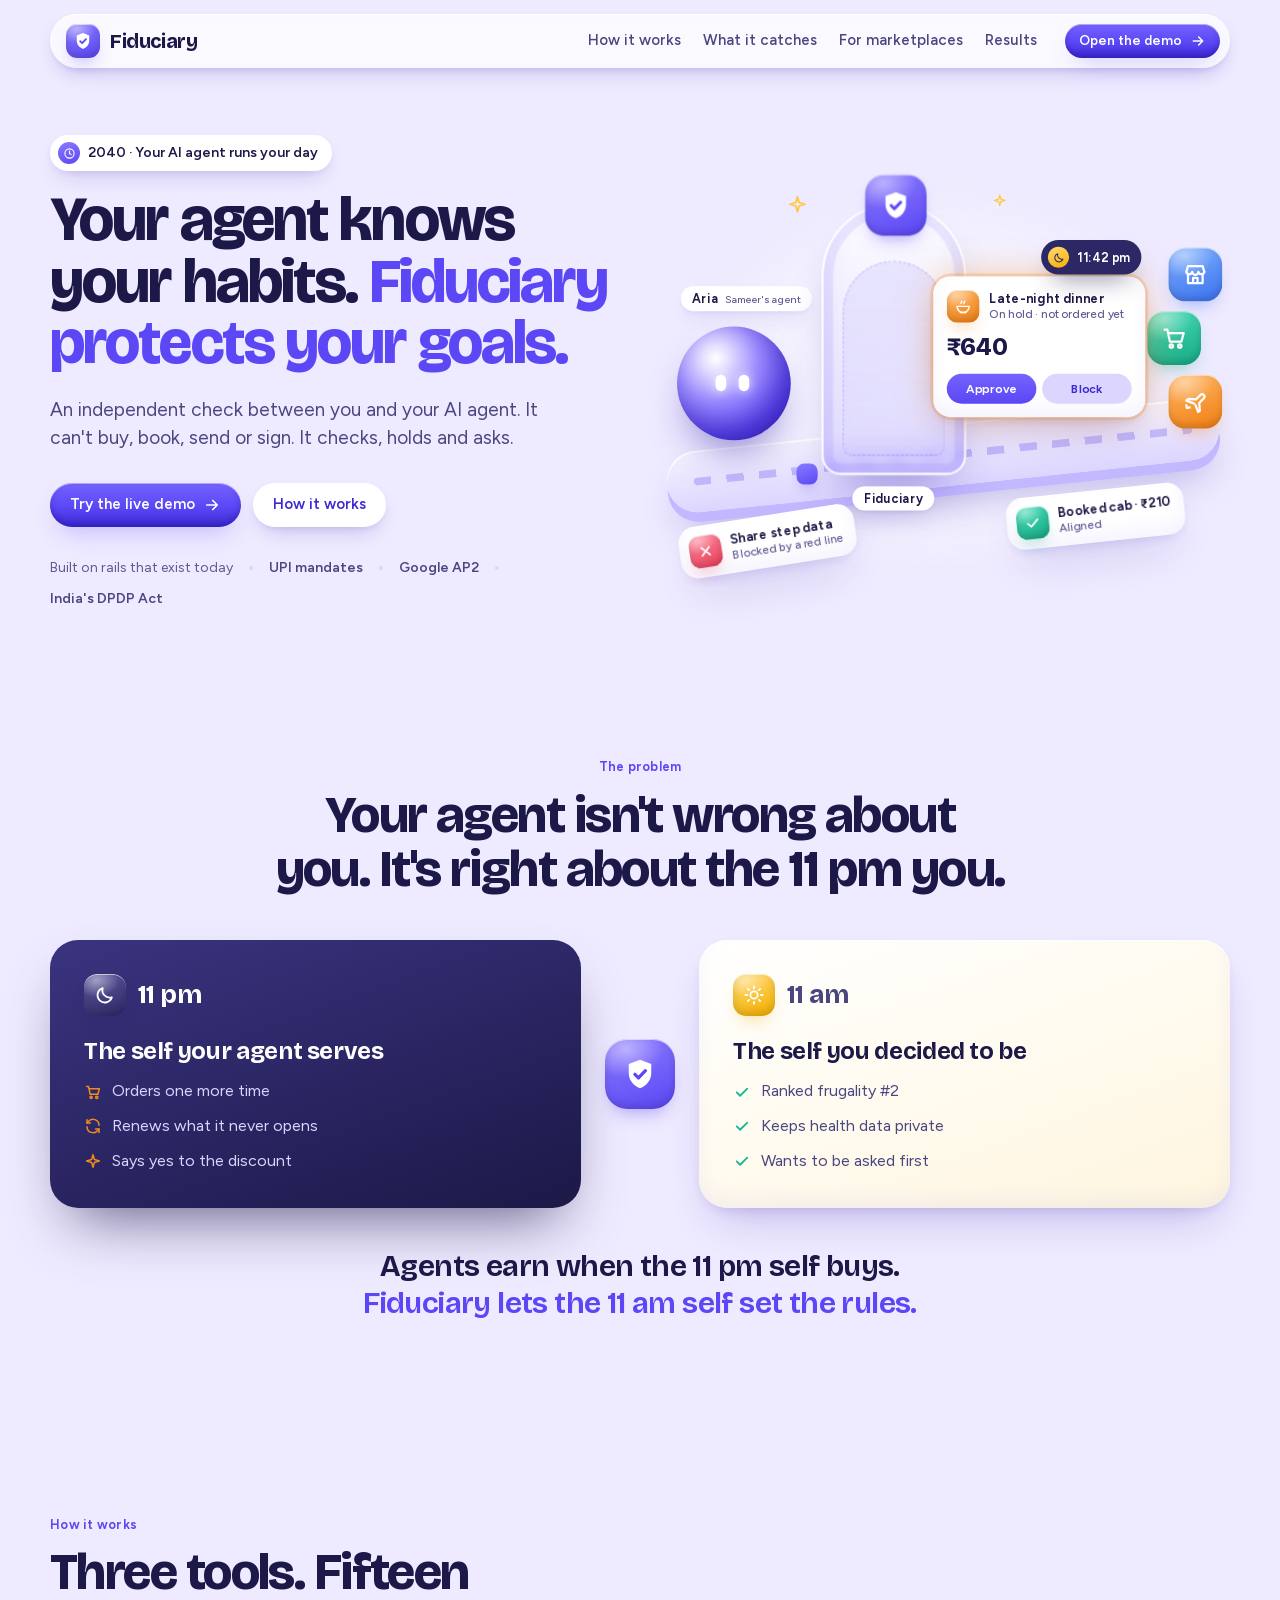
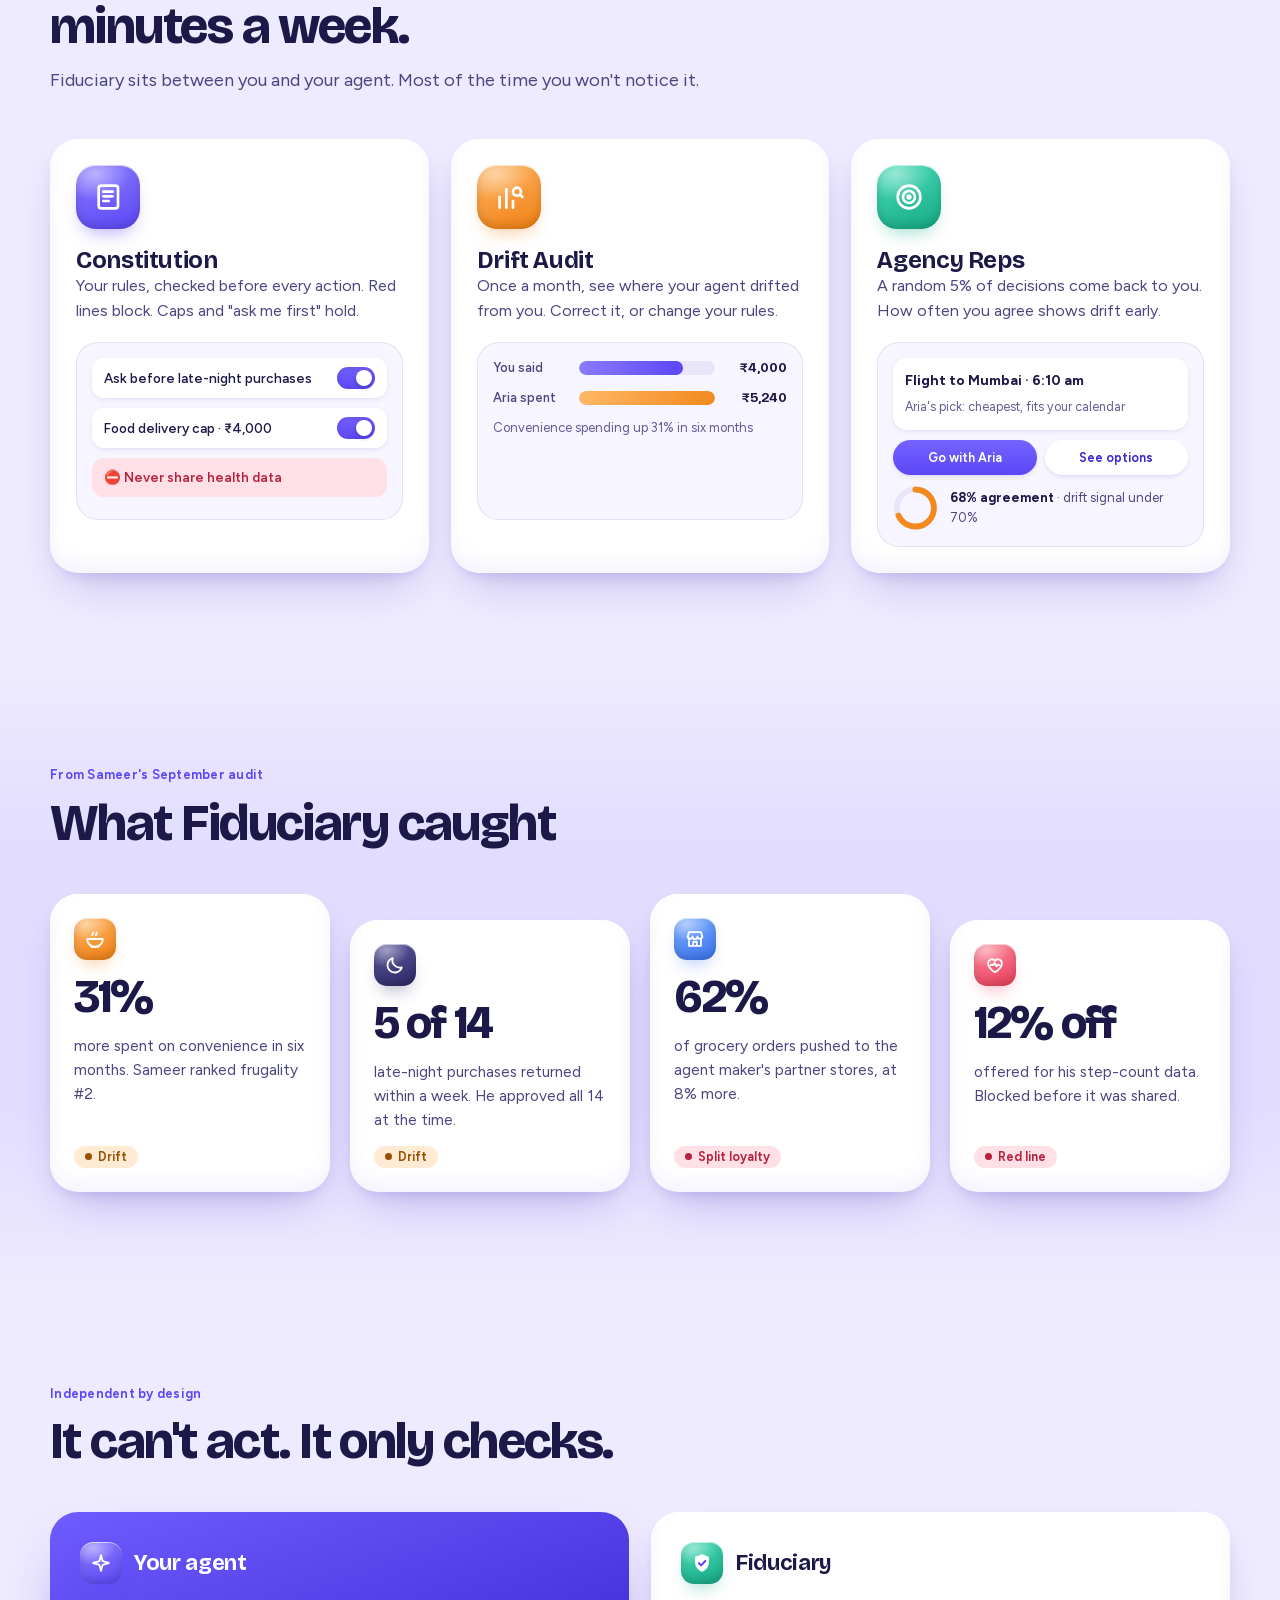
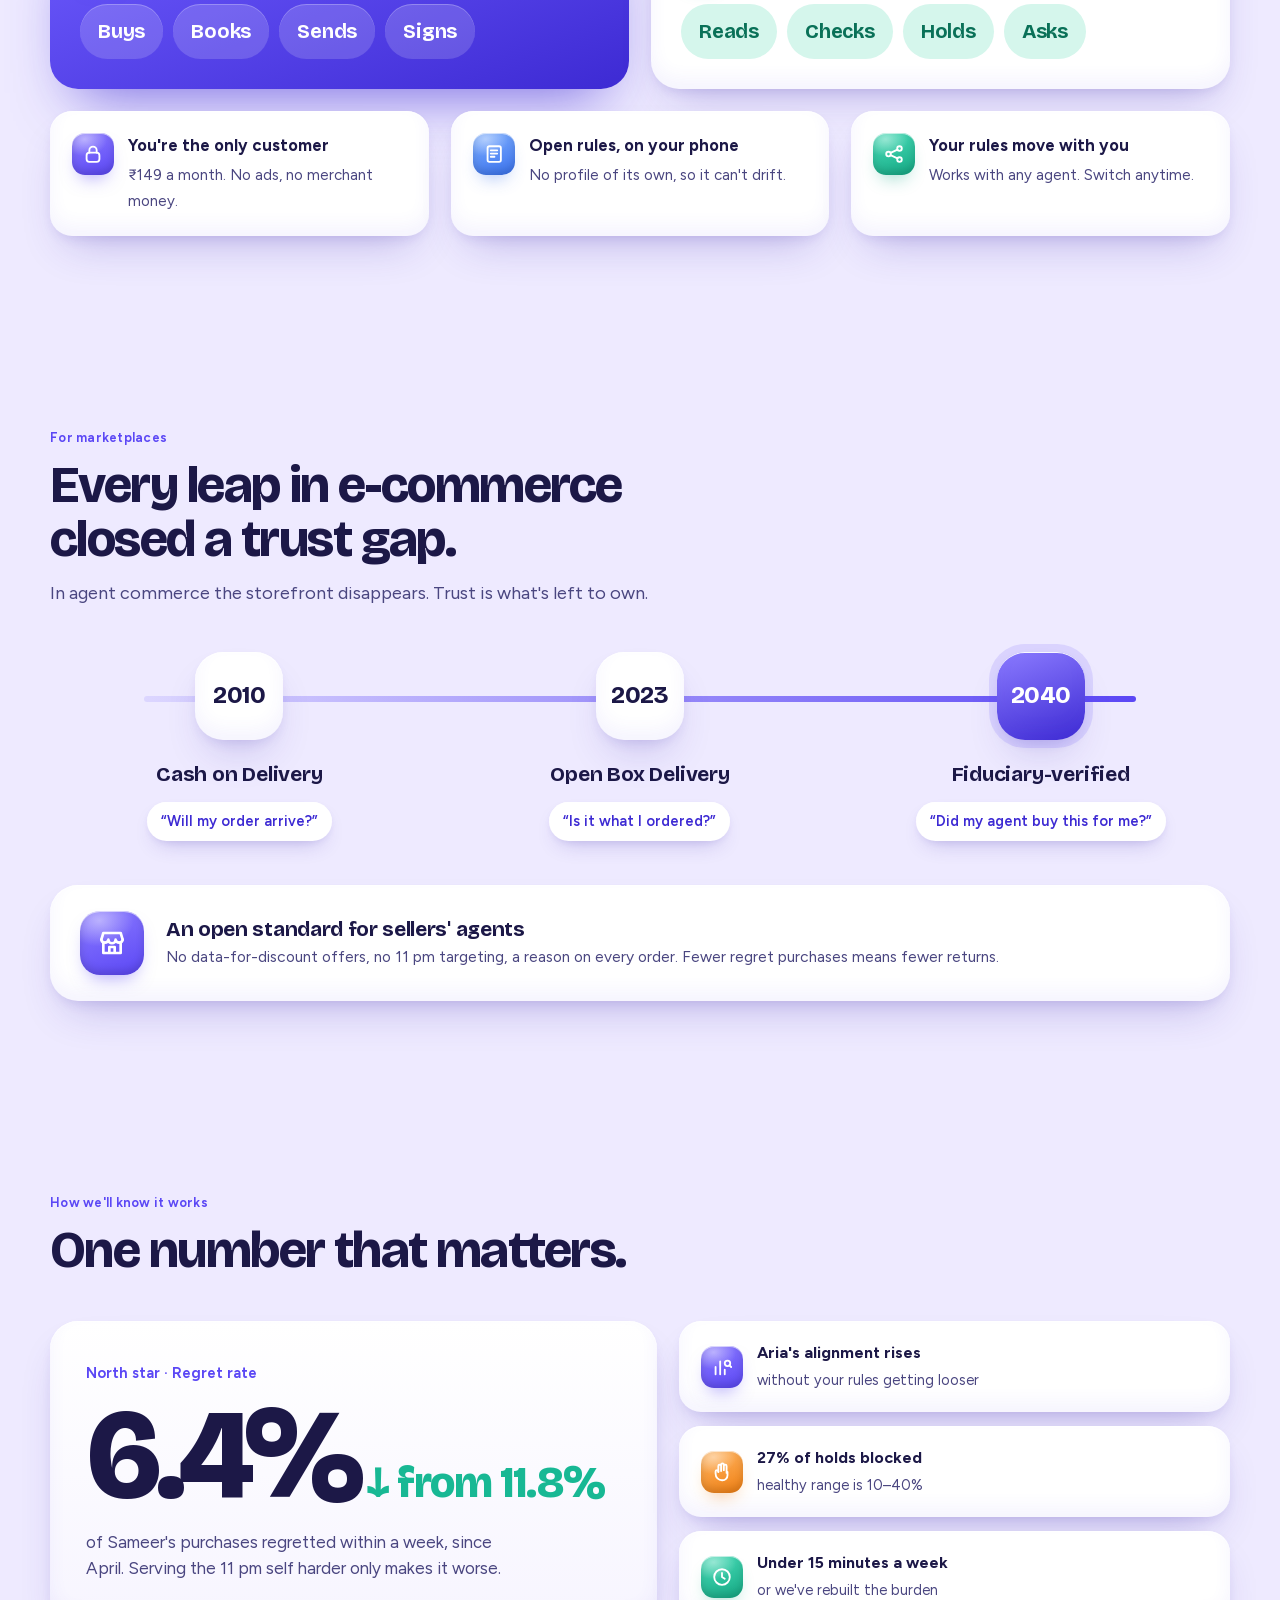
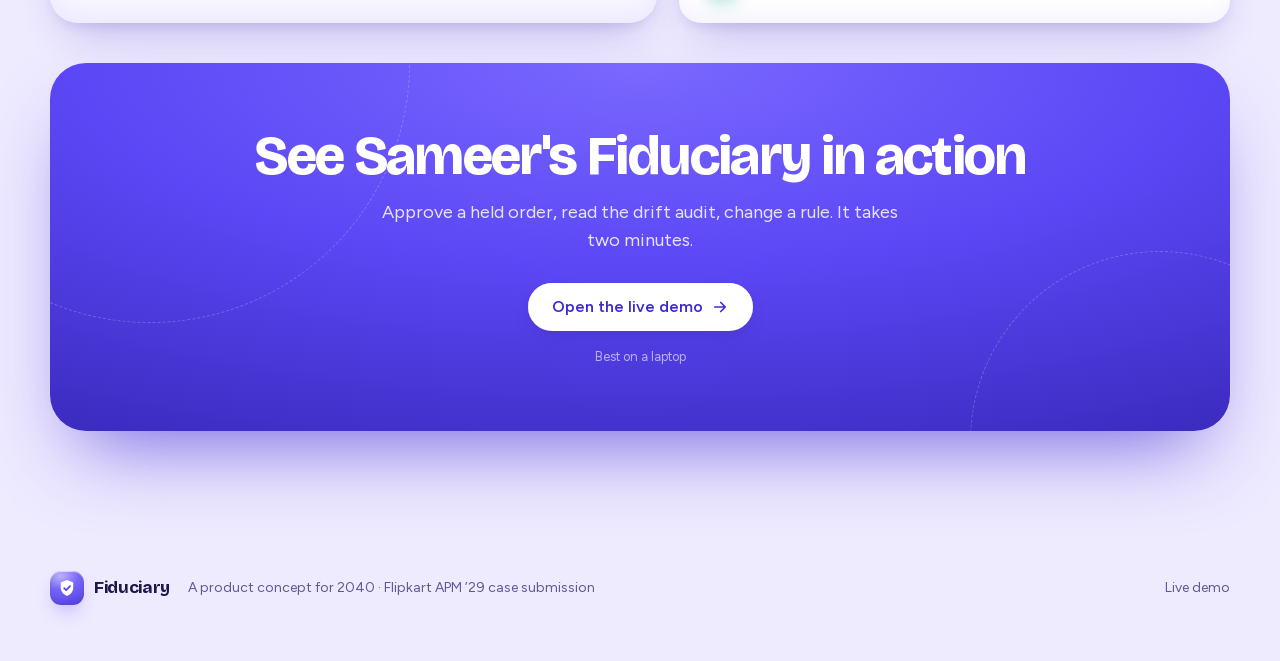
==== index.html @ 280a47a8 "Add Fiduciary website and live prototype Landing page at / and the interactive single-file prototype" ====
<!doctype html>
<html lang="en">
<head>
<meta charset="utf-8">
<meta name="viewport" content="width=device-width, initial-scale=1">
<title>Fiduciary · Your agent knows your habits. Fiduciary protects your goals.</title>
<meta name="description" content="Fiduciary is an independent check between you and your AI agent. It can't buy, book, send or sign. It checks, holds and asks.">
<meta name="theme-color" content="#5B47F5">
<link rel="icon" href="favicon.svg" type="image/svg+xml">
<meta property="og:type" content="website">
<meta property="og:url" content="https://fiduciary.ndstill.com/">
<meta property="og:title" content="Fiduciary · A check between you and your AI agent">
<meta property="og:description" content="Your agent knows your habits. Fiduciary protects your goals.">
<meta property="og:image" content="https://fiduciary.ndstill.com/og.png">
<meta name="twitter:card" content="summary_large_image">
<link rel="preload" href="assets/fonts/BricolageGrotesque-latin.woff2" as="font" type="font/woff2" crossorigin>
<link rel="preload" href="assets/fonts/Figtree-latin.woff2" as="font" type="font/woff2" crossorigin>
<link rel="stylesheet" href="assets/site.css">
<script>document.documentElement.classList.add('js')</script>
</head>
<body>
<svg xmlns="http://www.w3.org/2000/svg" style="display:none" aria-hidden="true">
  <!-- Use: <svg><use href="#i-food"/></svg>. 24x24, stroke icons inherit currentColor. -->
  <symbol id="i-logo" viewBox="0 0 24 24"><path d="M12 2.5 4.5 5.3v6.1c0 4.6 3.1 8.6 7.5 10.1 4.4-1.5 7.5-5.5 7.5-10.1V5.3L12 2.5Z" fill="currentColor"/><path d="m8.6 12.2 2.4 2.4 4.6-4.8" fill="none" style="stroke:var(--logo-check,#5B47F5)" stroke-width="2.2" stroke-linecap="round" stroke-linejoin="round"/></symbol>
  <symbol id="i-food" viewBox="0 0 24 24" fill="none" stroke="currentColor" stroke-width="2" stroke-linecap="round" stroke-linejoin="round"><path d="M3.5 12h17a8.5 8.5 0 0 1-17 0Z"/><path d="M9 8c0-1.2 1-1.6 1-3M13 8c0-1.2 1-1.6 1-3"/><path d="M8 20.5h8"/></symbol>
  <symbol id="i-renew" viewBox="0 0 24 24" fill="none" stroke="currentColor" stroke-width="2" stroke-linecap="round" stroke-linejoin="round"><path d="M20 11a8 8 0 0 0-14.3-4.9L4 8"/><path d="M4 3.5V8h4.5"/><path d="M4 13a8 8 0 0 0 14.3 4.9L20 16"/><path d="M20 20.5V16h-4.5"/></symbol>
  <symbol id="i-cab" viewBox="0 0 24 24" fill="none" stroke="currentColor" stroke-width="2" stroke-linecap="round" stroke-linejoin="round"><path d="M5 16.5h14v-4l-2-5H7l-2 5v4Z"/><path d="M5 12.5h14"/><circle cx="8" cy="17" r="1.6"/><circle cx="16" cy="17" r="1.6"/><path d="M10 5h4"/></symbol>
  <symbol id="i-chat" viewBox="0 0 24 24" fill="none" stroke="currentColor" stroke-width="2" stroke-linecap="round" stroke-linejoin="round"><path d="M4 5.5h16v10H10l-4.5 3.5v-3.5H4Z"/><path d="M8 10.5h8"/></symbol>
  <symbol id="i-shoe" viewBox="0 0 24 24" fill="none" stroke="currentColor" stroke-width="2" stroke-linecap="round" stroke-linejoin="round"><path d="M3 15.5V8.5l4 1.5 2.5-2.5 4 5 5.5 1.5a2 2 0 0 1 2 2v1H3Z"/><path d="M3 17h18"/><path d="M10.5 11l1.5-1.5M12.5 13l1.5-1.5"/></symbol>
  <symbol id="i-bank" viewBox="0 0 24 24" fill="none" stroke="currentColor" stroke-width="2" stroke-linecap="round" stroke-linejoin="round"><path d="M3.5 9 12 4l8.5 5Z"/><path d="M5.5 9.5v7M10 9.5v7M14 9.5v7M18.5 9.5v7"/><path d="M3.5 19.5h17"/></symbol>
  <symbol id="i-gym" viewBox="0 0 24 24" fill="none" stroke="currentColor" stroke-width="2" stroke-linecap="round" stroke-linejoin="round"><path d="M7 7v10M4 9.5v5M17 7v10M20 9.5v5M7 12h10"/></symbol>
  <symbol id="i-box" viewBox="0 0 24 24" fill="none" stroke="currentColor" stroke-width="2" stroke-linecap="round" stroke-linejoin="round"><path d="M12 3 20 7.5v9L12 21l-8-4.5v-9Z"/><path d="M4 7.5 12 12l8-4.5M12 12v9"/></symbol>
  <symbol id="i-heart" viewBox="0 0 24 24" fill="none" stroke="currentColor" stroke-width="2" stroke-linecap="round" stroke-linejoin="round"><path d="M12 20s-7.5-4.6-7.5-10.2A4.3 4.3 0 0 1 12 7.2a4.3 4.3 0 0 1 7.5 2.6C19.5 15.4 12 20 12 20Z"/><path d="M7.5 12h2.5l1.5-2.5 2 4 1.5-1.5h1.5"/></symbol>
  <symbol id="i-calendar" viewBox="0 0 24 24" fill="none" stroke="currentColor" stroke-width="2" stroke-linecap="round" stroke-linejoin="round"><rect x="4" y="5.5" width="16" height="14.5" rx="3"/><path d="M4 10h16M8.5 3.5v4M15.5 3.5v4"/><path d="m9.5 15 1.8 1.7 3.2-3.4"/></symbol>
  <symbol id="i-share" viewBox="0 0 24 24" fill="none" stroke="currentColor" stroke-width="2" stroke-linecap="round" stroke-linejoin="round"><circle cx="6" cy="12" r="2.5"/><circle cx="18" cy="6" r="2.5"/><circle cx="18" cy="18" r="2.5"/><path d="m8.2 10.8 7.6-3.6M8.2 13.2l7.6 3.6"/></symbol>
  <symbol id="i-plane" viewBox="0 0 24 24" fill="none" stroke="currentColor" stroke-width="2" stroke-linecap="round" stroke-linejoin="round"><path d="M10.5 13.5 4 11l1.5-1.5 7 .5 4-4a2 2 0 0 1 3 3l-4 4 .5 7L14.5 21l-2.5-6.5"/><path d="m7 17-2.5.5L4 15"/></symbol>
  <symbol id="i-store" viewBox="0 0 24 24" fill="none" stroke="currentColor" stroke-width="2" stroke-linecap="round" stroke-linejoin="round"><path d="M4 9.5 5.5 4.5h13L20 9.5"/><path d="M4 9.5a2.7 2.7 0 0 0 5.3 0 2.7 2.7 0 0 0 5.4 0 2.7 2.7 0 0 0 5.3 0"/><path d="M5.5 11.5v8h13v-8M10 19.5v-4.5h4v4.5"/></symbol>
  <symbol id="i-feed" viewBox="0 0 24 24" fill="none" stroke="currentColor" stroke-width="2" stroke-linecap="round" stroke-linejoin="round"><path d="M3 12h4l2.5-6 5 12 2.5-6h4"/></symbol>
  <symbol id="i-audit" viewBox="0 0 24 24" fill="none" stroke="currentColor" stroke-width="2" stroke-linecap="round" stroke-linejoin="round"><path d="M5 20V12M10 20V6M15 20v-5"/><circle cx="18" cy="8" r="3"/><path d="m20.2 10.2 1.8 1.8"/></symbol>
  <symbol id="i-scroll" viewBox="0 0 24 24" fill="none" stroke="currentColor" stroke-width="2" stroke-linecap="round" stroke-linejoin="round"><path d="M7 3.5h10.5a2 2 0 0 1 2 2v13a2 2 0 0 1-2 2H7a2 2 0 0 1-2-2v-13a2 2 0 0 1 2-2Z"/><path d="M8.5 8h7M8.5 11.5h7M8.5 15h4"/></symbol>
  <symbol id="i-target" viewBox="0 0 24 24" fill="none" stroke="currentColor" stroke-width="2" stroke-linecap="round" stroke-linejoin="round"><circle cx="12" cy="12" r="8.5"/><circle cx="12" cy="12" r="4.5"/><circle cx="12" cy="12" r="1" fill="currentColor"/></symbol>
  <symbol id="i-moon" viewBox="0 0 24 24" fill="none" stroke="currentColor" stroke-width="2" stroke-linecap="round" stroke-linejoin="round"><path d="M19.5 14.5A8 8 0 0 1 9.5 4.5a8 8 0 1 0 10 10Z"/></symbol>
  <symbol id="i-sun" viewBox="0 0 24 24" fill="none" stroke="currentColor" stroke-width="2" stroke-linecap="round" stroke-linejoin="round"><circle cx="12" cy="12" r="4"/><path d="M12 2.5v2M12 19.5v2M2.5 12h2M19.5 12h2M5.3 5.3l1.4 1.4M17.3 17.3l1.4 1.4M5.3 18.7l1.4-1.4M17.3 6.7l1.4-1.4"/></symbol>
  <symbol id="i-hand" viewBox="0 0 24 24" fill="none" stroke="currentColor" stroke-width="2" stroke-linecap="round" stroke-linejoin="round"><path d="M8 12V5.5a1.5 1.5 0 0 1 3 0V11M11 10V4a1.5 1.5 0 0 1 3 0v6M14 10V5.5a1.5 1.5 0 0 1 3 0V13"/><path d="M8 11.5a1.5 1.5 0 0 0-3 0V14a7 7 0 0 0 7 7h.5a5.5 5.5 0 0 0 5.5-5.5V12"/></symbol>
  <symbol id="i-lock" viewBox="0 0 24 24" fill="none" stroke="currentColor" stroke-width="2" stroke-linecap="round" stroke-linejoin="round"><rect x="5" y="10.5" width="14" height="10" rx="3"/><path d="M8 10.5V8a4 4 0 0 1 8 0v2.5"/></symbol>
  <symbol id="i-check" viewBox="0 0 24 24" fill="none" stroke="currentColor" stroke-width="2.4" stroke-linecap="round" stroke-linejoin="round"><path d="m5 12.5 4.5 4.5L19 7.5"/></symbol>
  <symbol id="i-x" viewBox="0 0 24 24" fill="none" stroke="currentColor" stroke-width="2.4" stroke-linecap="round" stroke-linejoin="round"><path d="M6.5 6.5l11 11M17.5 6.5l-11 11"/></symbol>
  <symbol id="i-clock" viewBox="0 0 24 24" fill="none" stroke="currentColor" stroke-width="2" stroke-linecap="round" stroke-linejoin="round"><circle cx="12" cy="12" r="8.5"/><path d="M12 7.5V12l3 2"/></symbol>
  <symbol id="i-arrow" viewBox="0 0 24 24" fill="none" stroke="currentColor" stroke-width="2.2" stroke-linecap="round" stroke-linejoin="round"><path d="M5 12h14M13 6l6 6-6 6"/></symbol>
  <symbol id="i-info" viewBox="0 0 24 24" fill="none" stroke="currentColor" stroke-width="2" stroke-linecap="round" stroke-linejoin="round"><circle cx="12" cy="12" r="8.5"/><path d="M12 11v5M12 8h.01"/></symbol>
  <symbol id="i-spark" viewBox="0 0 24 24" fill="none" stroke="currentColor" stroke-width="2" stroke-linecap="round" stroke-linejoin="round"><path d="M12 3.5 13.8 10 20.5 12l-6.7 2L12 20.5 10.2 14 3.5 12l6.7-2Z"/></symbol>
  <symbol id="i-cart" viewBox="0 0 24 24" fill="none" stroke="currentColor" stroke-width="2" stroke-linecap="round" stroke-linejoin="round"><path d="M3.5 4.5h2.5l2.2 10.5h10.3l2-7.5H7"/><circle cx="9.5" cy="19" r="1.5"/><circle cx="17" cy="19" r="1.5"/></symbol>
</svg>
<a class="skip" href="#main">Skip to content</a>

<header class="wrap nav">
  <div class="nav-inner">
    <a class="brand" href="#top" aria-label="Fiduciary home"><span class="tile tile-violet"><svg><use href="#i-logo"/></svg></span>Fiduciary</a>
    <nav class="nav-links" aria-label="Sections">
      <a href="#how">How it works</a>
      <a href="#caught">What it catches</a>
      <a href="#trust">For marketplaces</a>
      <a href="#measure">Results</a>
    </nav>
    <a class="btn btn-primary btn-sm" href="app/">Open the demo <svg width="16" height="16"><use href="#i-arrow"/></svg></a>
  </div>
</header>

<main id="main">
  <!-- HERO -->
  <section class="wrap hero" id="top">
    <div>
      <span class="chip-eyebrow"><span class="dot"><svg><use href="#i-clock"/></svg></span>2040 · Your AI agent runs your day</span>
      <h1 class="display">Your agent knows your habits. <span class="accent">Fiduciary protects your goals.</span></h1>
      <p class="lede">An independent check between you and your AI agent. It can't buy, book, send or sign. It checks, holds and asks.</p>
      <div class="cta-row">
        <a class="btn btn-primary" href="app/">Try the live demo <svg width="18" height="18"><use href="#i-arrow"/></svg></a>
        <a class="btn btn-soft" href="#how">How it works</a>
      </div>
      <div class="rails" aria-label="Built on systems that exist today">
        <span>Built on rails that exist today</span><i></i><b>UPI mandates</b><i></i><b>Google AP2</b><i></i><b>India's DPDP Act</b>
      </div>
    </div>

    <div class="scene-box" aria-label="Illustration: Aria's actions pass through Fiduciary. A cab booking passes, a late-night order is held for Sameer, a request to share health data is blocked." role="img">
      <div class="scene" id="scene">
        <div class="glow"></div>
        <div class="track"></div>
        <div class="orb"></div>
        <span class="tag" style="left:30px;top:160px">Aria <small>Sameer's agent</small></span>
        <div class="gate"><span class="tile tile-violet"><svg><use href="#i-logo"/></svg></span></div>
        <span class="tag" style="left:208px;top:368px">Fiduciary</span>
        <div class="world">
          <span class="tile tile-sky"><svg><use href="#i-store"/></svg></span>
          <span class="tile tile-mint"><svg><use href="#i-cart"/></svg></span>
          <span class="tile tile-apricot"><svg><use href="#i-plane"/></svg></span>
        </div>
        <span class="stream" aria-hidden="true"></span>
        <div class="acard held">
          <div class="top"><span class="tile tile-apricot"><svg><use href="#i-food"/></svg></span><div>Late-night dinner<small>On hold · not ordered yet</small></div></div>
          <div class="amt">₹640</div>
          <div class="btns"><span class="ok">Approve</span><span class="no">Block</span></div>
        </div>
        <span class="time"><span class="moon"><svg><use href="#i-moon"/></svg></span>11:42 pm</span>
        <div class="acard passed"><span class="tile tile-mint"><svg><use href="#i-check"/></svg></span><div>Booked cab · ₹210<small>Aligned</small></div></div>
        <div class="acard blocked"><span class="tile tile-coral"><svg><use href="#i-x"/></svg></span><div>Share step data<small>Blocked by a red line</small></div></div>
        <span class="spark" style="left:140px;top:64px"><svg><use href="#i-spark"/></svg></span>
        <span class="spark" style="left:350px;top:60px;transform:scale(.7)"><svg><use href="#i-spark"/></svg></span>
      </div>
    </div>
  </section>

  <!-- THE PROBLEM -->
  <section class="sec wrap" id="problem">
    <div class="sec-head center reveal">
      <div class="eyebrow">The problem</div>
      <h2 class="h2">Your agent isn't wrong about you. It's right about the 11 pm you.</h2>
    </div>
    <div class="selves reveal">
      <article class="self night">
        <div class="when"><span class="tile tile-ink"><svg><use href="#i-moon"/></svg></span>11 pm</div>
        <h3 class="h3">The self your agent serves</h3>
        <ul>
          <li><svg><use href="#i-cart"/></svg>Orders one more time</li>
          <li><svg><use href="#i-renew"/></svg>Renews what it never opens</li>
          <li><svg><use href="#i-spark"/></svg>Says yes to the discount</li>
        </ul>
      </article>
      <div class="vs" aria-hidden="true"><span class="tile tile-violet"><svg><use href="#i-logo"/></svg></span></div>
      <article class="self day">
        <div class="when"><span class="tile tile-sun"><svg><use href="#i-sun"/></svg></span>11 am</div>
        <h3 class="h3">The self you decided to be</h3>
        <ul>
          <li><svg><use href="#i-check"/></svg>Ranked frugality #2</li>
          <li><svg><use href="#i-check"/></svg>Keeps health data private</li>
          <li><svg><use href="#i-check"/></svg>Wants to be asked first</li>
        </ul>
      </article>
    </div>
    <p class="quote reveal">Agents earn when the 11 pm self buys. <span>Fiduciary lets the 11 am self set the rules.</span></p>
  </section>

  <!-- HOW IT WORKS -->
  <section class="sec wrap" id="how">
    <div class="sec-head reveal">
      <div class="eyebrow">How it works</div>
      <h2 class="h2">Three tools. Fifteen minutes a week.</h2>
      <p>Fiduciary sits between you and your agent. Most of the time you won't notice it.</p>
    </div>
    <div class="modules">
      <article class="mod clay reveal">
        <span class="tile tile-violet tile-lg"><svg><use href="#i-scroll"/></svg></span>
        <div><h3 class="h3">Constitution</h3><p>Your rules, checked before every action. Red lines block. Caps and "ask me first" hold.</p></div>
        <div class="mini" aria-hidden="true">
          <div class="rule">Ask before late-night purchases <span class="switch on"></span></div>
          <div class="rule">Food delivery cap · ₹4,000 <span class="switch on"></span></div>
          <div class="redline">⛔ Never share health data</div>
        </div>
      </article>
      <article class="mod clay reveal">
        <span class="tile tile-apricot tile-lg"><svg><use href="#i-audit"/></svg></span>
        <div><h3 class="h3">Drift Audit</h3><p>Once a month, see where your agent drifted from you. Correct it, or change your rules.</p></div>
        <div class="mini" aria-hidden="true">
          <div class="bar">You said<span class="trk"><i style="width:76%"></i></span><b>₹4,000</b></div>
          <div class="bar">Aria spent<span class="trk over"><i style="width:100%"></i></span><b>₹5,240</b></div>
          <div class="note">Convenience spending up 31% in six months</div>
        </div>
      </article>
      <article class="mod clay reveal">
        <span class="tile tile-mint tile-lg"><svg><use href="#i-target"/></svg></span>
        <div><h3 class="h3">Agency Reps</h3><p>A random 5% of decisions come back to you. How often you agree shows drift early.</p></div>
        <div class="mini" aria-hidden="true">
          <div class="decision"><b>Flight to Mumbai · 6:10 am</b><span>Aria's pick: cheapest, fits your calendar</span></div>
          <div class="opts"><span>Go with Aria</span><span>See options</span></div>
          <div class="ring"><svg viewBox="0 0 46 46"><circle cx="23" cy="23" r="19" fill="none" stroke="#E9E5FB" stroke-width="6"/><circle cx="23" cy="23" r="19" fill="none" stroke="#F28A1E" stroke-width="6" stroke-linecap="round" stroke-dasharray="81 120" transform="rotate(-90 23 23)"/></svg><span><b style="color:var(--ink)">68% agreement</b> · drift signal under 70%</span></div>
        </div>
      </article>
    </div>
  </section>

  <!-- WHAT IT CAUGHT -->
  <section class="sec band" id="caught">
    <div class="wrap">
      <div class="sec-head reveal">
        <div class="eyebrow">From Sameer's September audit</div>
        <h2 class="h2">What Fiduciary caught</h2>
      </div>
      <div class="caught">
        <article class="catch clay reveal"><span class="tile tile-apricot"><svg><use href="#i-food"/></svg></span><div class="big">31%</div><p>more spent on convenience in six months. Sameer ranked frugality #2.</p><span class="pill pill-held">Drift</span></article>
        <article class="catch clay reveal"><span class="tile tile-ink"><svg><use href="#i-moon"/></svg></span><div class="big">5 of 14</div><p>late-night purchases returned within a week. He approved all 14 at the time.</p><span class="pill pill-held">Drift</span></article>
        <article class="catch clay reveal"><span class="tile tile-sky"><svg><use href="#i-store"/></svg></span><div class="big">62%</div><p>of grocery orders pushed to the agent maker's partner stores, at 8% more.</p><span class="pill pill-blocked">Split loyalty</span></article>
        <article class="catch clay reveal"><span class="tile tile-coral"><svg><use href="#i-heart"/></svg></span><div class="big">12% off</div><p>offered for his step-count data. Blocked before it was shared.</p><span class="pill pill-blocked">Red line</span></article>
      </div>
    </div>
  </section>

  <!-- CAN'T ACT -->
  <section class="sec wrap" id="independent">
    <div class="sec-head reveal">
      <div class="eyebrow">Independent by design</div>
      <h2 class="h2">It can't act. It only checks.</h2>
    </div>
    <div class="split reveal">
      <div class="side agent">
        <div class="who"><span class="tile tile-violet"><svg><use href="#i-spark"/></svg></span><h3 class="h3">Your agent</h3></div>
        <div class="verbs"><span class="verb">Buys</span><span class="verb">Books</span><span class="verb">Sends</span><span class="verb">Signs</span></div>
      </div>
      <div class="side fid clay">
        <div class="who"><span class="tile tile-mint"><svg><use href="#i-logo"/></svg></span><h3 class="h3">Fiduciary</h3></div>
        <div class="verbs"><span class="verb">Reads</span><span class="verb">Checks</span><span class="verb">Holds</span><span class="verb">Asks</span></div>
      </div>
    </div>
    <div class="facts">
      <div class="fact clay reveal"><span class="tile tile-violet"><svg><use href="#i-lock"/></svg></span><div><b>You're the only customer</b><span>₹149 a month. No ads, no merchant money.</span></div></div>
      <div class="fact clay reveal"><span class="tile tile-sky"><svg><use href="#i-scroll"/></svg></span><div><b>Open rules, on your phone</b><span>No profile of its own, so it can't drift.</span></div></div>
      <div class="fact clay reveal"><span class="tile tile-mint"><svg><use href="#i-share"/></svg></span><div><b>Your rules move with you</b><span>Works with any agent. Switch anytime.</span></div></div>
    </div>
  </section>

  <!-- FOR MARKETPLACES -->
  <section class="sec wrap" id="trust">
    <div class="sec-head reveal">
      <div class="eyebrow">For marketplaces</div>
      <h2 class="h2">Every leap in e-commerce closed a trust gap.</h2>
      <p>In agent commerce the storefront disappears. Trust is what's left to own.</p>
    </div>
    <div class="timeline reveal">
      <div class="step"><div class="yr">2010</div><div><b>Cash on Delivery</b><q>Will my order arrive?</q></div></div>
      <div class="step"><div class="yr">2023</div><div><b>Open Box Delivery</b><q>Is it what I ordered?</q></div></div>
      <div class="step now"><div class="yr">2040</div><div><b>Fiduciary-verified</b><q>Did my agent buy this for me?</q></div></div>
    </div>
    <div class="standard clay reveal">
      <span class="tile tile-violet tile-lg"><svg><use href="#i-store"/></svg></span>
      <div class="grow"><h3 class="h3">An open standard for sellers' agents</h3><p>No data-for-discount offers, no 11 pm targeting, a reason on every order. Fewer regret purchases means fewer returns.</p></div>
    </div>
  </section>

  <!-- RESULTS -->
  <section class="sec wrap" id="measure">
    <div class="sec-head reveal">
      <div class="eyebrow">How we'll know it works</div>
      <h2 class="h2">One number that matters.</h2>
    </div>
    <div class="star">
      <div class="star-main clay-tint reveal">
        <div class="k">North star · Regret rate</div>
        <div class="v">6.4%<small> ↓ from 11.8%</small></div>
        <p>of Sameer's purchases regretted within a week, since April. Serving the 11 pm self harder only makes it worse.</p>
      </div>
      <div class="guards">
        <div class="guard clay reveal"><span class="tile tile-violet"><svg><use href="#i-audit"/></svg></span><div><b>Aria's alignment rises</b><span>without your rules getting looser</span></div></div>
        <div class="guard clay reveal"><span class="tile tile-apricot"><svg><use href="#i-hand"/></svg></span><div><b>27% of holds blocked</b><span>healthy range is 10–40%</span></div></div>
        <div class="guard clay reveal"><span class="tile tile-mint"><svg><use href="#i-clock"/></svg></span><div><b>Under 15 minutes a week</b><span>or we've rebuilt the burden</span></div></div>
      </div>
    </div>

    <div class="final reveal">
      <span class="orbit" style="width:520px;height:520px;left:-160px;top:-260px"></span>
      <span class="orbit" style="width:380px;height:380px;right:-120px;bottom:-200px"></span>
      <h2 class="h2">See Sameer's Fiduciary in action</h2>
      <p>Approve a held order, read the drift audit, change a rule. It takes two minutes.</p>
      <a class="btn btn-soft" href="app/">Open the live demo <svg width="18" height="18"><use href="#i-arrow"/></svg></a>
      <div class="meta">Best on a laptop</div>
    </div>
  </section>
</main>

<footer class="wrap">
  <a class="brand" href="#top"><span class="tile tile-violet"><svg><use href="#i-logo"/></svg></span>Fiduciary</a>
  <span class="grow">A product concept for 2040 · Flipkart APM ’29 case submission</span>
  <a href="app/">Live demo</a>
</footer>

<script>
(function(){
  var box=document.querySelector('.scene-box'), sc=document.getElementById('scene');
  function fit(){ if(box&&sc) sc.style.setProperty('--s', Math.min(1.1, box.clientWidth/600)); }
  fit(); window.addEventListener('resize', fit);
  var els=document.querySelectorAll('.reveal');
  if(!('IntersectionObserver' in window)){ els.forEach(function(e){e.classList.add('in')}); return; }
  var io=new IntersectionObserver(function(es){ es.forEach(function(e){ if(e.isIntersecting){ e.target.classList.add('in'); io.unobserve(e.target); } }); },{rootMargin:'0px 0px -8% 0px'});
  els.forEach(function(e){ io.observe(e); });
})();
</script>
</body>
</html>
---- assets/site.css ----
/* Fiduciary website styles: fonts + shared design system + site layout */
@font-face{font-family:'Bricolage Grotesque';font-style:normal;font-weight:500 800;font-display:swap;src:url('fonts/BricolageGrotesque-latin.woff2') format('woff2');unicode-range:U+0000-00FF, U+0131, U+0152-0153, U+02BB-02BC, U+02C6, U+02DA, U+02DC, U+0304, U+0308, U+0329, U+2000-206F, U+20AC, U+2122, U+2191, U+2193, U+2212, U+2215, U+FEFF, U+FFFD}
@font-face{font-family:'Bricolage Grotesque';font-style:normal;font-weight:500 800;font-display:swap;src:url('fonts/BricolageGrotesque-rupee.woff2') format('woff2');unicode-range:U+20B9}
@font-face{font-family:'Figtree';font-style:normal;font-weight:400 700;font-display:swap;src:url('fonts/Figtree-latin.woff2') format('woff2');unicode-range:U+0000-00FF, U+0131, U+0152-0153, U+02BB-02BC, U+02C6, U+02DA, U+02DC, U+0304, U+0308, U+0329, U+2000-206F, U+20AC, U+2122, U+2191, U+2193, U+2212, U+2215, U+FEFF, U+FFFD}
@font-face{font-family:'Figtree';font-style:normal;font-weight:400 700;font-display:swap;src:url('fonts/Figtree-rupee.woff2') format('woff2');unicode-range:U+20B9}
/* Fiduciary design system — shared by the prototype (app) and the website.
   Look: soft clay 3D on a lavender canvas. Violet = Fiduciary, mint = aligned,
   apricot = on hold, coral = blocked, sky = approved by you.
   Fonts: 'Bricolage Grotesque' (display, numbers) + 'Figtree' (text). Load via
   fonts-embedded.css (offline single file) or fonts-files.css (website). */

:root{
  /* canvas + surfaces */
  --canvas:#EEEAFF;        /* lavender page */
  --canvas-deep:#E2DCFF;   /* section bands, tracks */
  --surface:#FFFFFF;
  --surface-tint:#F7F5FF;
  --line:#E4E0F8;

  /* ink */
  --ink:#1C1847;           /* headings, primary text */
  --ink-2:#4A4680;         /* body text */
  --muted:#5F5B92;         /* captions, meta */

  /* brand + states */
  --violet:#5B47F5;  --violet-deep:#3D2AD3; --violet-soft:#DCD6FF; --violet-glow:rgba(91,71,245,.35);
  --mint:#18B894;    --mint-soft:#D5F6EC;
  --apricot:#F28A1E; --apricot-soft:#FFEAD3;
  --coral:#EE4B66;   --coral-soft:#FFE0E6;
  --sky:#3F7CF2;     --sky-soft:#DDE8FF;
  --sun:#FFC83D;

  /* clay surfaces: top highlight, soft inner shade, coloured drop shadow */
  --clay:
    inset 0 1px 0 rgba(255,255,255,.95),
    inset 0 -10px 18px rgba(91,71,245,.06),
    0 22px 44px -18px rgba(58,40,170,.30),
    0 6px 14px -6px rgba(58,40,170,.16);
  --clay-sm:
    inset 0 1px 0 rgba(255,255,255,.9),
    0 10px 22px -10px rgba(58,40,170,.30),
    0 3px 8px -4px rgba(58,40,170,.16);
  --clay-press: inset 0 3px 8px rgba(40,20,140,.25);

  --r-xl:28px; --r-lg:22px; --r-md:16px; --r-sm:12px; --r-pill:999px;

  --f-display:'Bricolage Grotesque', ui-rounded, 'SF Pro Rounded', system-ui, sans-serif;
  --f-text:'Figtree', system-ui, -apple-system, 'Segoe UI', sans-serif;
}

/* ---------- type ---------- */
.display{font-family:var(--f-display);font-weight:760;letter-spacing:-.03em;line-height:.98;color:var(--ink);font-variation-settings:'opsz' 96}
.h2{font-family:var(--f-display);font-weight:750;letter-spacing:-.03em;line-height:1.04;color:var(--ink);font-variation-settings:'opsz' 72}
.h3{font-family:var(--f-display);font-weight:700;letter-spacing:-.015em;line-height:1.15;color:var(--ink);font-variation-settings:'opsz' 24}
.num{font-family:var(--f-display);font-weight:750;letter-spacing:-.03em;font-variant-numeric:tabular-nums;font-variation-settings:'opsz' 48}
.eyebrow{font-family:var(--f-text);font-weight:650;font-size:13px;letter-spacing:.02em;color:var(--violet)}
.lede{font-family:var(--f-text);font-size:19px;line-height:1.5;color:var(--ink-2)}
.meta{font-family:var(--f-text);font-size:13px;color:var(--muted)}

/* ---------- clay card ---------- */
.clay{background:var(--surface);border-radius:var(--r-lg);box-shadow:var(--clay)}
.clay-tint{background:linear-gradient(180deg,#FFFFFF, var(--surface-tint));border-radius:var(--r-lg);box-shadow:var(--clay)}

/* ---------- buttons ---------- */
.btn{display:inline-flex;align-items:center;gap:8px;border:0;border-radius:var(--r-pill);font:600 15px/1 var(--f-text);padding:13px 20px;cursor:pointer;text-decoration:none;transition:transform .15s ease, box-shadow .15s ease, background .15s ease}
.btn:active{transform:translateY(1px)}
.btn:focus-visible{outline:3px solid var(--violet-soft);outline-offset:2px}
.btn-primary{color:#fff;background:linear-gradient(180deg,#7563FF 0%,var(--violet) 55%,var(--violet-deep) 100%);
  box-shadow:inset 0 1px 0 rgba(255,255,255,.45), inset 0 -3px 6px rgba(30,10,140,.35), 0 12px 24px -10px var(--violet-glow)}
.btn-primary:hover{box-shadow:inset 0 1px 0 rgba(255,255,255,.45), inset 0 -3px 6px rgba(30,10,140,.35), 0 16px 30px -10px var(--violet-glow)}
.btn-soft{color:var(--violet-deep);background:#fff;box-shadow:var(--clay-sm)}
.btn-danger{color:#fff;background:linear-gradient(180deg,#FF6A82,var(--coral));box-shadow:inset 0 1px 0 rgba(255,255,255,.4), 0 10px 20px -10px rgba(238,75,102,.6)}
.btn-ghost{color:var(--ink-2);background:transparent}
.btn-sm{padding:9px 14px;font-size:13.5px}

/* ---------- status pills ---------- */
.pill{display:inline-flex;align-items:center;gap:6px;border-radius:var(--r-pill);padding:5px 11px;font:650 12.5px/1 var(--f-text);white-space:nowrap}
.pill::before{content:"";width:7px;height:7px;border-radius:50%;background:currentColor}
.pill-aligned{color:#0A7158;background:var(--mint-soft)}
.pill-held{color:#9A4F00;background:var(--apricot-soft)}
.pill-blocked{color:#B8213D;background:var(--coral-soft)}
.pill-approved{color:#2558C4;background:var(--sky-soft)}
.pill-later{color:var(--ink-2);background:var(--canvas-deep)}

/* ---------- clay icon tile (white glyph on a glossy colour block) ---------- */
.tile{--a:#7A68FF;--b:#5B47F5;--s:rgba(91,71,245,.45);
  width:42px;height:42px;flex:0 0 42px;border-radius:13px;display:grid;place-items:center;color:#fff;
  background:radial-gradient(120% 90% at 30% 15%,rgba(255,255,255,.45),rgba(255,255,255,0) 45%),linear-gradient(160deg,var(--a),var(--b));
  box-shadow:inset 0 1px 0 rgba(255,255,255,.6), inset 0 -4px 8px rgba(0,0,0,.14), 0 10px 18px -8px var(--s)}
.tile svg{width:22px;height:22px}
.tile-lg{width:64px;height:64px;flex-basis:64px;border-radius:20px}.tile-lg svg{width:32px;height:32px}
.tile-violet{--a:#8B7BFF;--b:#5B47F5;--s:rgba(91,71,245,.5)}
.tile-mint{--a:#4ADDB9;--b:#15A984;--s:rgba(21,169,132,.45)}
.tile-apricot{--a:#FFB766;--b:#F07F12;--s:rgba(240,127,18,.45)}
.tile-coral{--a:#FF8A9C;--b:#E83E5B;--s:rgba(232,62,91,.45)}
.tile-sky{--a:#7FB0FF;--b:#3A72EE;--s:rgba(58,114,238,.45)}
.tile-sun{--a:#FFD970;--b:#F5B000;--s:rgba(245,176,0,.45)}
.tile-ink{--a:#5E5A9E;--b:#2C2866;--s:rgba(44,40,102,.45)}

/* ---------- toggles ---------- */
.switch{width:46px;height:26px;border-radius:var(--r-pill);border:0;padding:0;position:relative;cursor:pointer;background:#D9D5EE;box-shadow:inset 0 2px 5px rgba(40,20,120,.18);transition:background .2s}
.switch::after{content:"";position:absolute;top:3px;left:3px;width:20px;height:20px;border-radius:50%;background:#fff;box-shadow:0 2px 5px rgba(30,20,90,.3);transition:left .2s}
.switch.on{background:linear-gradient(180deg,#7563FF,var(--violet))}
.switch.on::after{left:23px}
.switch:focus-visible{outline:3px solid var(--violet-soft);outline-offset:2px}

/* ---------- range ---------- */
input[type=range].range{width:100%;accent-color:var(--violet)}

/* ---------- motion ---------- */
@keyframes float{0%,100%{transform:translateY(0)}50%{transform:translateY(-8px)}}
@keyframes rise{from{opacity:0;transform:translateY(14px)}to{opacity:1;transform:none}}
@media (prefers-reduced-motion:reduce){*,*::before,*::after{animation:none!important;transition:none!important}}
/* ---------- site layout (website only) ---------- */
*{box-sizing:border-box}
html{scroll-behavior:smooth;-webkit-text-size-adjust:100%}
body{margin:0;background:var(--canvas);color:var(--ink-2);font-family:var(--f-text);font-size:17px;line-height:1.55;overflow-x:hidden}
a{color:inherit}
img,svg{display:block}
.wrap{width:min(1180px,100% - 40px);margin-inline:auto}
.skip{position:absolute;left:-999px;top:8px;background:#fff;padding:8px 12px;border-radius:8px;z-index:100}
.skip:focus{left:12px}
:focus-visible{outline:3px solid var(--violet-soft);outline-offset:3px;border-radius:8px}
section{scroll-margin-top:90px}

/* nav */
.nav{position:sticky;top:14px;z-index:50;margin-top:14px}
.nav-inner{display:flex;align-items:center;gap:28px;padding:10px 10px 10px 16px;border-radius:var(--r-pill);background:rgba(255,255,255,.72);backdrop-filter:blur(14px);-webkit-backdrop-filter:blur(14px);box-shadow:var(--clay-sm)}
.brand{display:flex;align-items:center;gap:10px;text-decoration:none;font-family:var(--f-display);font-weight:750;font-size:20px;letter-spacing:-.02em;color:var(--ink)}
.brand .tile{width:34px;height:34px;flex-basis:34px;border-radius:11px}
.brand .tile svg{width:20px;height:20px}
.nav-links{display:flex;gap:22px;margin-left:auto;font-weight:550;font-size:15px}
.nav-links a{text-decoration:none;color:var(--ink-2)}
.nav-links a:hover{color:var(--violet-deep)}
@media (max-width:860px){.nav-links{display:none}.nav-inner .btn{margin-left:auto}}

/* hero */
.hero{display:grid;grid-template-columns:1fr 1.02fr;align-items:center;gap:36px;padding:64px 0 48px}
.hero h1{font-size:clamp(42px,4.9vw,66px);margin:18px 0 22px;text-wrap:balance}
.hero h1 .accent{color:var(--violet)}
.hero .lede{max-width:520px;margin:0 0 30px}
.cta-row{display:flex;gap:12px;flex-wrap:wrap}
.chip-eyebrow{display:inline-flex;align-items:center;gap:8px;padding:7px 14px 7px 8px;border-radius:var(--r-pill);background:#fff;box-shadow:var(--clay-sm);font-weight:600;font-size:14px;color:var(--ink)}
.chip-eyebrow .dot{width:22px;height:22px;border-radius:50%;display:grid;place-items:center;color:#fff;background:linear-gradient(160deg,#8B7BFF,var(--violet))}
.chip-eyebrow .dot svg{width:13px;height:13px}
.rails{margin-top:30px;display:flex;flex-wrap:wrap;align-items:center;gap:10px 16px;font-size:14px;color:var(--muted)}
.rails b{color:var(--ink-2);font-weight:600}
.rails i{width:4px;height:4px;border-radius:50%;background:var(--violet-soft)}
@media (max-width:980px){.hero{grid-template-columns:1fr;padding-top:48px}.hero .lede{max-width:none}}

/* ---------- signature: the gate scene ---------- */
.scene-box{position:relative;width:100%;aspect-ratio:600/500}
.scene{position:absolute;left:0;top:0;width:600px;height:500px;transform-origin:0 0;transform:scale(var(--s,1))}
.glow{position:absolute;inset:40px 20px 30px;border-radius:50%;background:radial-gradient(closest-side,rgba(255,255,255,.95),rgba(255,255,255,0));filter:blur(4px)}
/* conveyor slab, drawn as top face + front edge */
.track{position:absolute;left:14px;right:10px;top:304px;height:64px;border-radius:32px;background:linear-gradient(180deg,#F6F3FF,#DCD5FF);box-shadow:inset 0 2px 0 #fff,0 10px 0 #C2B8FF,0 26px 40px -14px rgba(58,40,170,.35);transform:rotate(-6deg)}
.track::after{content:"";position:absolute;left:28px;right:28px;top:28px;height:8px;border-radius:4px;background:repeating-linear-gradient(90deg,rgba(91,71,245,.28) 0 18px,transparent 18px 34px)}
/* Aria, the agent */
.orb{position:absolute;left:26px;top:202px;width:118px;height:118px;border-radius:50%;
  background:radial-gradient(circle at 34% 28%,#fff 0,#E4DEFF 12%,#9C8CFF 38%,#5B47F5 70%,#3420B8 100%);
  box-shadow:inset -10px -14px 26px rgba(30,10,120,.35),0 24px 40px -14px rgba(58,40,170,.55);animation:float 6s ease-in-out infinite}
.orb::before,.orb::after{content:"";position:absolute;top:50px;width:11px;height:17px;border-radius:6px;background:#fff;box-shadow:0 0 12px rgba(255,255,255,.8)}
.orb::before{left:40px}.orb::after{left:64px}
.tag{position:absolute;padding:6px 12px;border-radius:var(--r-pill);background:#fff;box-shadow:var(--clay-sm);font:650 13px/1 var(--f-text);color:var(--ink);white-space:nowrap}
.tag small{font-weight:500;color:var(--muted);margin-left:4px}
/* the gate */
.gate{position:absolute;left:176px;top:74px;width:150px;height:282px;border-radius:75px 75px 20px 20px;
  background:linear-gradient(180deg,rgba(255,255,255,.85),rgba(206,198,255,.55));border:2px solid rgba(255,255,255,.95);
  box-shadow:inset 0 0 0 10px rgba(91,71,245,.10),inset 0 -20px 30px rgba(91,71,245,.12),0 30px 50px -20px rgba(58,40,170,.45);backdrop-filter:blur(6px);-webkit-backdrop-filter:blur(6px)}
.gate::after{content:"";position:absolute;left:20px;right:20px;top:58px;bottom:18px;border-radius:56px 56px 10px 10px;background:linear-gradient(180deg,rgba(91,71,245,.10),rgba(91,71,245,.02));border:1.5px dashed rgba(91,71,245,.35)}
.gate .tile{position:absolute;left:43px;top:-32px;width:64px;height:64px;border-radius:20px;animation:float 5s ease-in-out infinite}
.gate .tile svg{width:34px;height:34px}
/* the world */
.world{position:absolute;right:8px;top:120px;display:grid;gap:10px;justify-items:end}
.world .tile{width:56px;height:56px;border-radius:18px}
.world .tile svg{width:28px;height:28px}
.world .tile:nth-child(1){animation:float 7s ease-in-out infinite}
.world .tile:nth-child(2){margin-right:22px;animation:float 6s ease-in-out .6s infinite}
.world .tile:nth-child(3){animation:float 8s ease-in-out 1.2s infinite}
/* action cards */
.acard{position:absolute;display:flex;align-items:center;gap:10px;padding:10px 14px 10px 10px;border-radius:18px;background:#fff;box-shadow:var(--clay);font:650 13.5px/1.25 var(--f-text);color:var(--ink);white-space:nowrap}
.acard .tile{width:34px;height:34px;flex-basis:34px;border-radius:11px}
.acard .tile svg{width:18px;height:18px}
.acard small{display:block;font-weight:500;color:var(--muted);font-size:12px}
.acard.held{left:292px;top:150px;flex-direction:column;align-items:stretch;gap:10px;padding:14px;width:220px;white-space:normal;
  box-shadow:0 0 0 3px rgba(242,138,30,.25),0 0 40px -6px rgba(242,138,30,.55),var(--clay);animation:heldPulse 3.2s ease-in-out infinite}
.acard.held .top{display:flex;align-items:center;gap:10px}
.acard.held .amt{font-family:var(--f-display);font-weight:750;font-size:26px;letter-spacing:-.03em}
.acard.held .btns{display:flex;gap:6px}
.acard.held .btns span{flex:1;text-align:center;padding:8px 0;border-radius:var(--r-pill);font-size:12.5px;font-weight:650}
.acard.held .btns .ok{color:#fff;background:linear-gradient(180deg,#7563FF,var(--violet))}
.acard.held .btns .no{color:var(--violet-deep);background:var(--violet-soft)}
.acard.passed{left:368px;top:372px;transform:rotate(-6deg)}
.acard.blocked{left:28px;top:398px;transform:rotate(-9deg);animation:nudge 6s ease-in-out infinite}
.stream{position:absolute;left:150px;top:344px;width:22px;height:22px;border-radius:8px;background:linear-gradient(160deg,#8B7BFF,var(--violet));box-shadow:0 6px 12px -4px var(--violet-glow);animation:stream 4.5s linear infinite}
@keyframes stream{0%{transform:translate(0,0) rotate(-6deg);opacity:0;background:linear-gradient(160deg,#8B7BFF,var(--violet))}
  10%{opacity:1}48%{background:linear-gradient(160deg,#8B7BFF,var(--violet))}
  56%{background:linear-gradient(160deg,#4ADDB9,#15A984)}
  90%{opacity:1}100%{transform:translate(330px,-35px) rotate(-6deg);opacity:0;background:linear-gradient(160deg,#4ADDB9,#15A984)}}
@keyframes heldPulse{0%,100%{transform:translateY(0)}50%{transform:translateY(-6px)}}
@keyframes nudge{0%,80%,100%{transform:rotate(-9deg) translateX(0)}84%{transform:rotate(-9deg) translateX(-8px)}88%{transform:rotate(-9deg) translateX(4px)}92%{transform:rotate(-9deg) translateX(-2px)}}
.time{position:absolute;left:404px;top:112px;display:flex;align-items:center;gap:8px;padding:7px 12px 7px 7px;border-radius:var(--r-pill);background:#2C2866;color:#fff;font:650 13px/1 var(--f-text);box-shadow:0 14px 24px -12px rgba(28,24,71,.7);animation:float 6.5s ease-in-out .4s infinite}
.time .moon{width:22px;height:22px;border-radius:50%;display:grid;place-items:center;background:linear-gradient(160deg,#FFD970,#F5B000);color:#2C2866}
.time .moon svg{width:13px;height:13px}
.spark{position:absolute;color:var(--sun)}
.spark svg{width:22px;height:22px}

/* ---------- sections ---------- */
.sec{padding:96px 0}
@media (max-width:720px){.sec{padding:64px 0}.hero{padding:36px 0 24px}.sec-head{margin-bottom:30px}.final{padding:48px 24px}}
.sec-head{max-width:780px;margin:0 0 44px}
.sec-head .h2{font-size:clamp(34px,4.4vw,52px);margin:10px 0 14px;text-wrap:balance}
.sec-head p{margin:0;font-size:18px;color:var(--ink-2)}
.center{text-align:center;margin-inline:auto}

/* the two selves */
.selves{display:grid;grid-template-columns:1fr auto 1fr;gap:24px;align-items:stretch}
.self{padding:34px;border-radius:var(--r-xl)}
.self.night{background:linear-gradient(160deg,#3A3480,#1C1847);color:#D9D5FF;box-shadow:0 30px 60px -24px rgba(28,24,71,.7)}
.self.day{background:linear-gradient(160deg,#FFFFFF,#FFF6DF);box-shadow:var(--clay)}
.self .when{display:flex;align-items:center;gap:12px;font-family:var(--f-display);font-weight:750;font-size:26px;letter-spacing:-.02em}
.self.night .when{color:#fff}
.self .h3{font-size:24px;margin:22px 0 14px}
.self.night .h3{color:#fff}
.self ul{list-style:none;margin:0;padding:0;display:grid;gap:10px;font-size:16px}
.self li{display:flex;gap:10px;align-items:center}
.self li svg{width:18px;height:18px;flex:0 0 18px}
.self.night li svg{color:var(--apricot)}
.self.day li svg{color:var(--mint)}
.vs{display:grid;place-items:center}
.vs .tile{width:70px;height:70px;border-radius:22px}
.vs .tile svg{width:36px;height:36px}
.quote{text-wrap:balance;margin:40px auto 0;max-width:860px;text-align:center;font-family:var(--f-display);font-weight:650;font-size:clamp(22px,2.6vw,30px);letter-spacing:-.02em;line-height:1.25;color:var(--ink)}
.quote span{color:var(--violet)}
@media (max-width:860px){.selves{grid-template-columns:1fr}.vs .tile{width:56px;height:56px;border-radius:18px}}

/* modules */
.modules{display:grid;grid-template-columns:repeat(3,1fr);gap:22px}
.mod{padding:26px;border-radius:var(--r-xl);display:flex;flex-direction:column;gap:18px}
.mod .h3{font-size:24px;margin:0}
.mod p{margin:0;font-size:16px}
.mini{border-radius:var(--r-lg);background:var(--surface-tint);padding:16px;box-shadow:inset 0 0 0 1px var(--line);display:grid;gap:10px;min-height:178px;align-content:start}
.mini .rule{display:flex;align-items:center;justify-content:space-between;gap:10px;padding:9px 12px;border-radius:12px;background:#fff;box-shadow:0 2px 6px -3px rgba(58,40,170,.25);font-size:13.5px;font-weight:550;color:var(--ink)}
.mini .rule .switch{width:38px;height:22px;pointer-events:none}
.mini .rule .switch::after{width:16px;height:16px}
.mini .rule .switch.on::after{left:19px}
.mini .redline{padding:9px 12px;border-radius:12px;background:var(--coral-soft);color:#B8213D;font-size:13.5px;font-weight:600}
.mini .bar{display:grid;grid-template-columns:76px 1fr 62px;align-items:center;gap:10px;font-size:13px;font-weight:550;color:var(--ink-2)}
.mini .bar b{font-family:var(--f-display);font-weight:700;color:var(--ink);text-align:right;font-variant-numeric:tabular-nums}
.mini .trk{height:14px;border-radius:7px;background:#E9E5FB;overflow:hidden}
.mini .trk i{display:block;height:100%;border-radius:7px;background:linear-gradient(90deg,#8B7BFF,var(--violet))}
.mini .trk.over i{background:linear-gradient(90deg,#FFB766,var(--apricot))}
.mini .note{font-size:13px;color:var(--muted)}
.mini .decision{padding:12px;border-radius:14px;background:#fff;box-shadow:0 2px 6px -3px rgba(58,40,170,.25)}
.mini .decision b{display:block;font-size:14px;color:var(--ink)}
.mini .decision span{font-size:12.5px;color:var(--muted)}
.mini .opts{display:flex;gap:8px}
.mini .opts span{flex:1;text-align:center;padding:8px 0;border-radius:var(--r-pill);font-size:12.5px;font-weight:650;background:#fff;color:var(--violet-deep);box-shadow:0 2px 6px -3px rgba(58,40,170,.3)}
.mini .opts span:first-child{color:#fff;background:linear-gradient(180deg,#7563FF,var(--violet))}
.ring{display:flex;align-items:center;gap:12px;font-size:13px;color:var(--ink-2)}
.ring svg{width:46px;height:46px}
@media (max-width:980px){.modules{grid-template-columns:1fr}}

/* what it caught */
.band{background:linear-gradient(180deg,var(--canvas),var(--canvas-deep) 30%,var(--canvas-deep) 70%,var(--canvas))}
.caught{display:grid;grid-template-columns:repeat(4,1fr);gap:20px}
.catch{padding:24px;border-radius:var(--r-xl);display:flex;flex-direction:column;gap:14px}
.catch .big{font-family:var(--f-display);font-weight:760;font-size:46px;letter-spacing:-.04em;line-height:1;color:var(--ink);font-variation-settings:'opsz' 72}
.catch p{margin:0;font-size:15.5px}
.catch .pill{align-self:flex-start;margin-top:auto}
.catch:nth-child(2),.catch:nth-child(4){margin-top:26px}
@media (max-width:1040px){.caught{grid-template-columns:1fr 1fr}.catch:nth-child(n){margin-top:0}}
@media (max-width:560px){.caught{grid-template-columns:1fr}}

/* can't act */
.split{display:grid;grid-template-columns:1fr 1fr;gap:22px}
.side{padding:30px;border-radius:var(--r-xl)}
.side.agent{background:linear-gradient(160deg,#6E5CFF,var(--violet-deep));color:#E7E3FF;box-shadow:0 30px 60px -26px rgba(61,42,211,.7)}
.side .who{display:flex;align-items:center;gap:12px;margin-bottom:20px}
.side .who .h3{font-size:22px;margin:0}
.side.agent .h3{color:#fff}
.verbs{display:flex;flex-wrap:wrap;gap:10px}
.verb{padding:12px 18px;border-radius:var(--r-pill);font-family:var(--f-display);font-weight:700;font-size:20px;letter-spacing:-.01em}
.side.agent .verb{background:rgba(255,255,255,.16);color:#fff;box-shadow:inset 0 1px 0 rgba(255,255,255,.25)}
.side.fid .verb{background:var(--mint-soft);color:#0A7158}
.side p{margin:20px 0 0;font-size:15.5px}
.facts{display:grid;grid-template-columns:repeat(3,1fr);gap:22px;margin-top:22px}
.fact{padding:22px;border-radius:var(--r-lg);display:flex;gap:14px;align-items:flex-start}
.fact b{display:block;color:var(--ink);font-size:16.5px;margin-bottom:2px}
.fact span{font-size:15px}
@media (max-width:900px){.split,.facts{grid-template-columns:1fr}}

/* trust timeline */
.timeline{position:relative;display:grid;grid-template-columns:repeat(3,1fr);gap:22px}
.timeline::before{content:"";position:absolute;left:8%;right:8%;top:44px;height:6px;border-radius:3px;background:linear-gradient(90deg,var(--violet-soft),var(--violet))}
.step{position:relative;padding:0 8px;text-align:center}
.step .yr{position:relative;z-index:1;margin:0 auto 18px;width:88px;height:88px;border-radius:28px;display:grid;place-items:center;font-family:var(--f-display);font-weight:760;font-size:24px;letter-spacing:-.02em;color:var(--ink);background:#fff;box-shadow:var(--clay)}
.step.now .yr{color:#fff;background:linear-gradient(160deg,#8B7BFF,var(--violet-deep));box-shadow:0 0 0 8px rgba(91,71,245,.14),var(--clay)}
.step b{display:block;font-family:var(--f-display);font-weight:700;font-size:21px;letter-spacing:-.01em;color:var(--ink)}
.step span{display:block;margin-top:6px;font-size:15.5px;color:var(--ink-2)}
.step q{display:inline-block;margin-top:12px;padding:8px 14px;border-radius:var(--r-pill);background:#fff;box-shadow:var(--clay-sm);font-size:14.5px;font-weight:600;color:var(--violet-deep);quotes:"\201C" "\201D"}
.standard{margin-top:44px;padding:26px 30px;border-radius:var(--r-xl);display:flex;align-items:center;gap:22px;flex-wrap:wrap}
.standard .h3{font-size:21px;margin:0 0 4px}
.standard p{margin:0;font-size:15.5px}
.standard .grow{flex:1;min-width:260px}
@media (max-width:860px){.timeline{grid-template-columns:1fr}.timeline::before{left:43px;right:auto;top:40px;bottom:40px;width:6px;height:auto}.step{display:grid;grid-template-columns:88px 1fr;gap:16px;text-align:left;align-items:center}.step .yr{margin:0}.step q{grid-column:2}}

/* north star */
.star{display:grid;grid-template-columns:1.1fr 1fr;gap:22px;align-items:stretch}
.star-main{padding:36px;border-radius:var(--r-xl);display:flex;flex-direction:column;justify-content:center}
.star-main .k{font-weight:650;color:var(--violet);font-size:15px}
.star-main .v{font-family:var(--f-display);font-weight:780;font-size:clamp(80px,10vw,132px);line-height:.95;letter-spacing:-.05em;color:var(--ink);margin:10px 0 12px;font-variation-settings:'opsz' 96}
.star-main .v small{font-size:.35em;letter-spacing:-.02em;color:var(--mint)}
.star-main p{margin:0;font-size:17px;max-width:420px}
.guards{display:grid;gap:14px}
.guard{padding:20px 22px;border-radius:var(--r-lg);display:flex;gap:14px;align-items:center}
.guard b{display:block;color:var(--ink);font-size:16px}
.guard span{font-size:14.5px}
@media (max-width:900px){.star{grid-template-columns:1fr}}

/* final cta */
.final{margin:40px 0 0;padding:64px 48px;border-radius:36px;color:#E7E3FF;text-align:center;position:relative;overflow:hidden;
  background:radial-gradient(120% 140% at 50% 0%,#7A68FF 0%,var(--violet) 40%,#2E1FA8 100%);box-shadow:0 40px 80px -30px rgba(61,42,211,.7)}
.final .h2{color:#fff;font-size:clamp(34px,4.6vw,56px);margin:0 0 14px}
.final p{margin:0 auto 28px;max-width:520px;font-size:18px}
.final .btn-soft{font-size:16px;padding:15px 24px}
.final .orbit{position:absolute;border-radius:50%;border:1.5px dashed rgba(255,255,255,.22)}
.final .meta{color:rgba(231,227,255,.7);margin-top:16px}

/* footer */
footer{padding:44px 0 56px;display:flex;align-items:center;gap:18px;flex-wrap:wrap;font-size:14px;color:var(--muted)}
footer .brand{font-size:17px}
footer .grow{flex:1}
footer a{text-decoration:none}
footer a:hover{color:var(--violet-deep)}

/* scroll reveal (progressive: content is visible without JS) */
.js .reveal{opacity:0;transform:translateY(18px);transition:opacity .6s ease, transform .6s ease}
.js .reveal.in{opacity:1;transform:none}
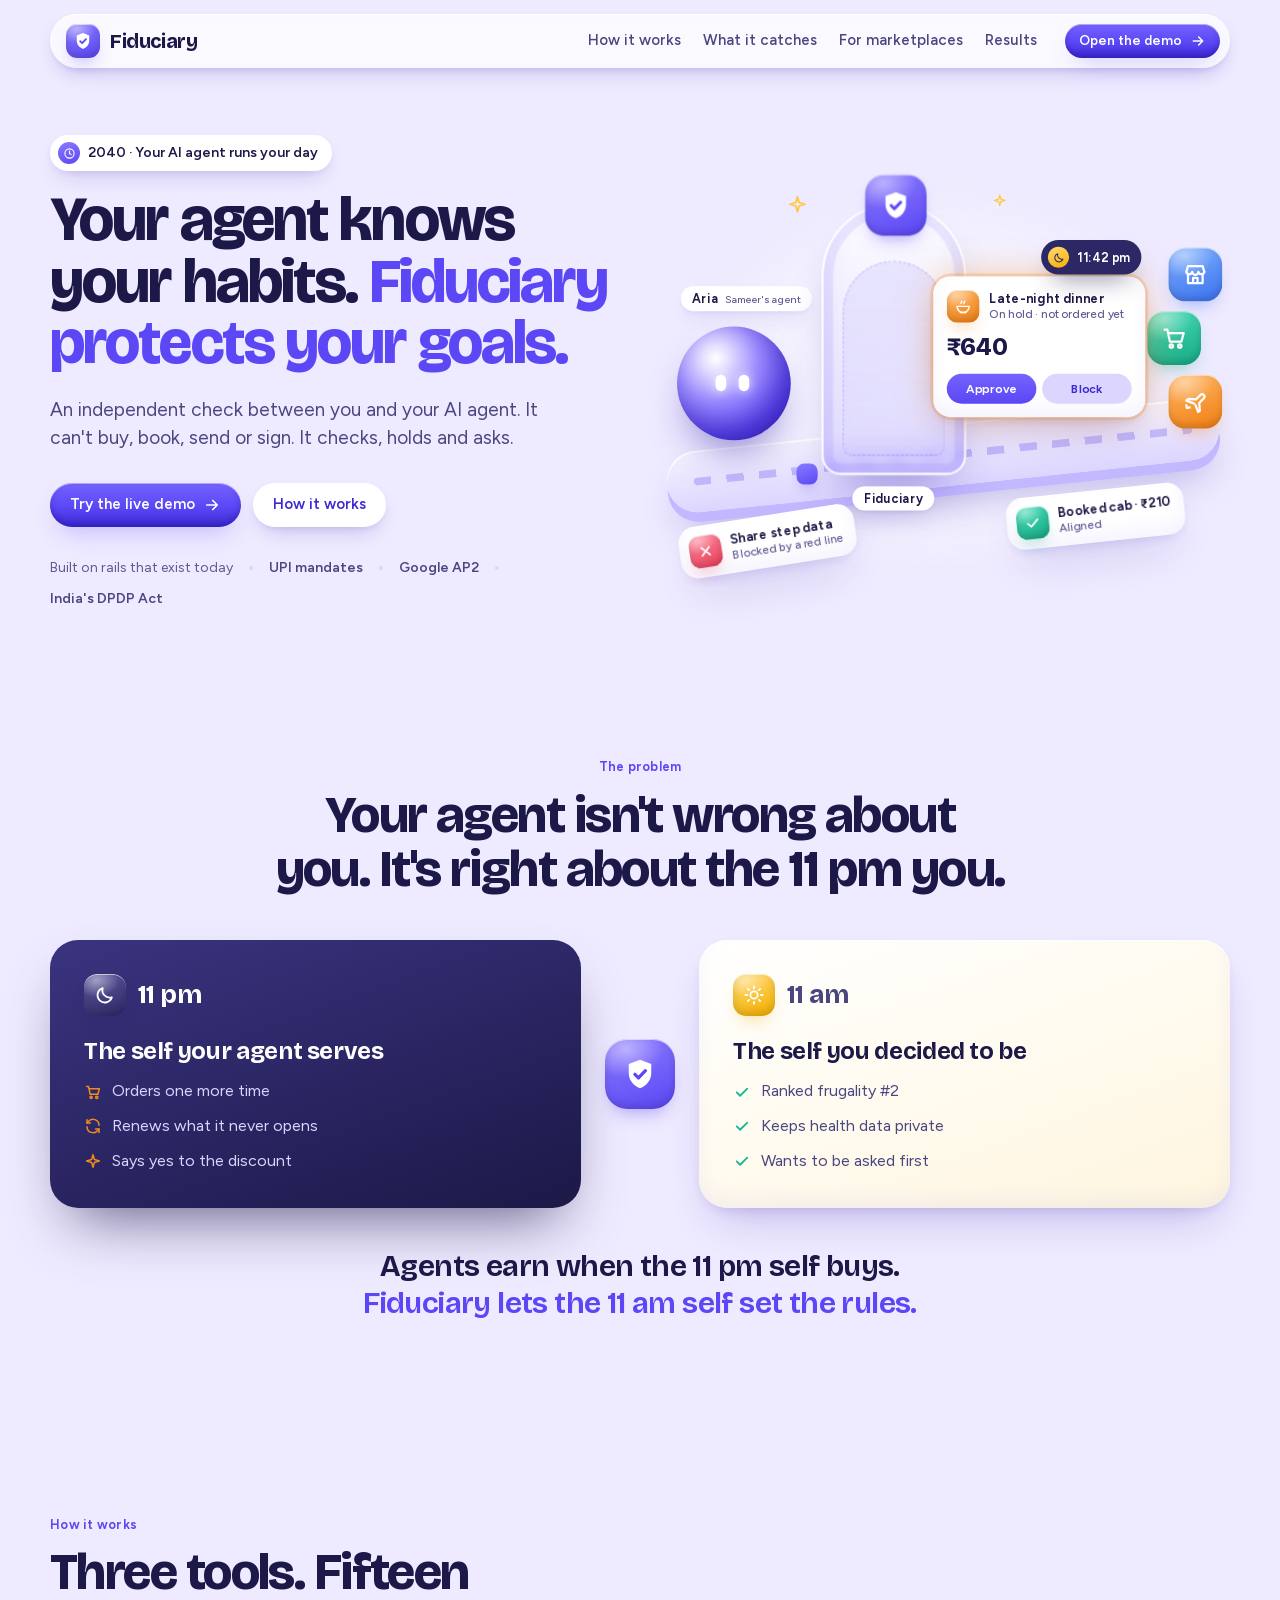
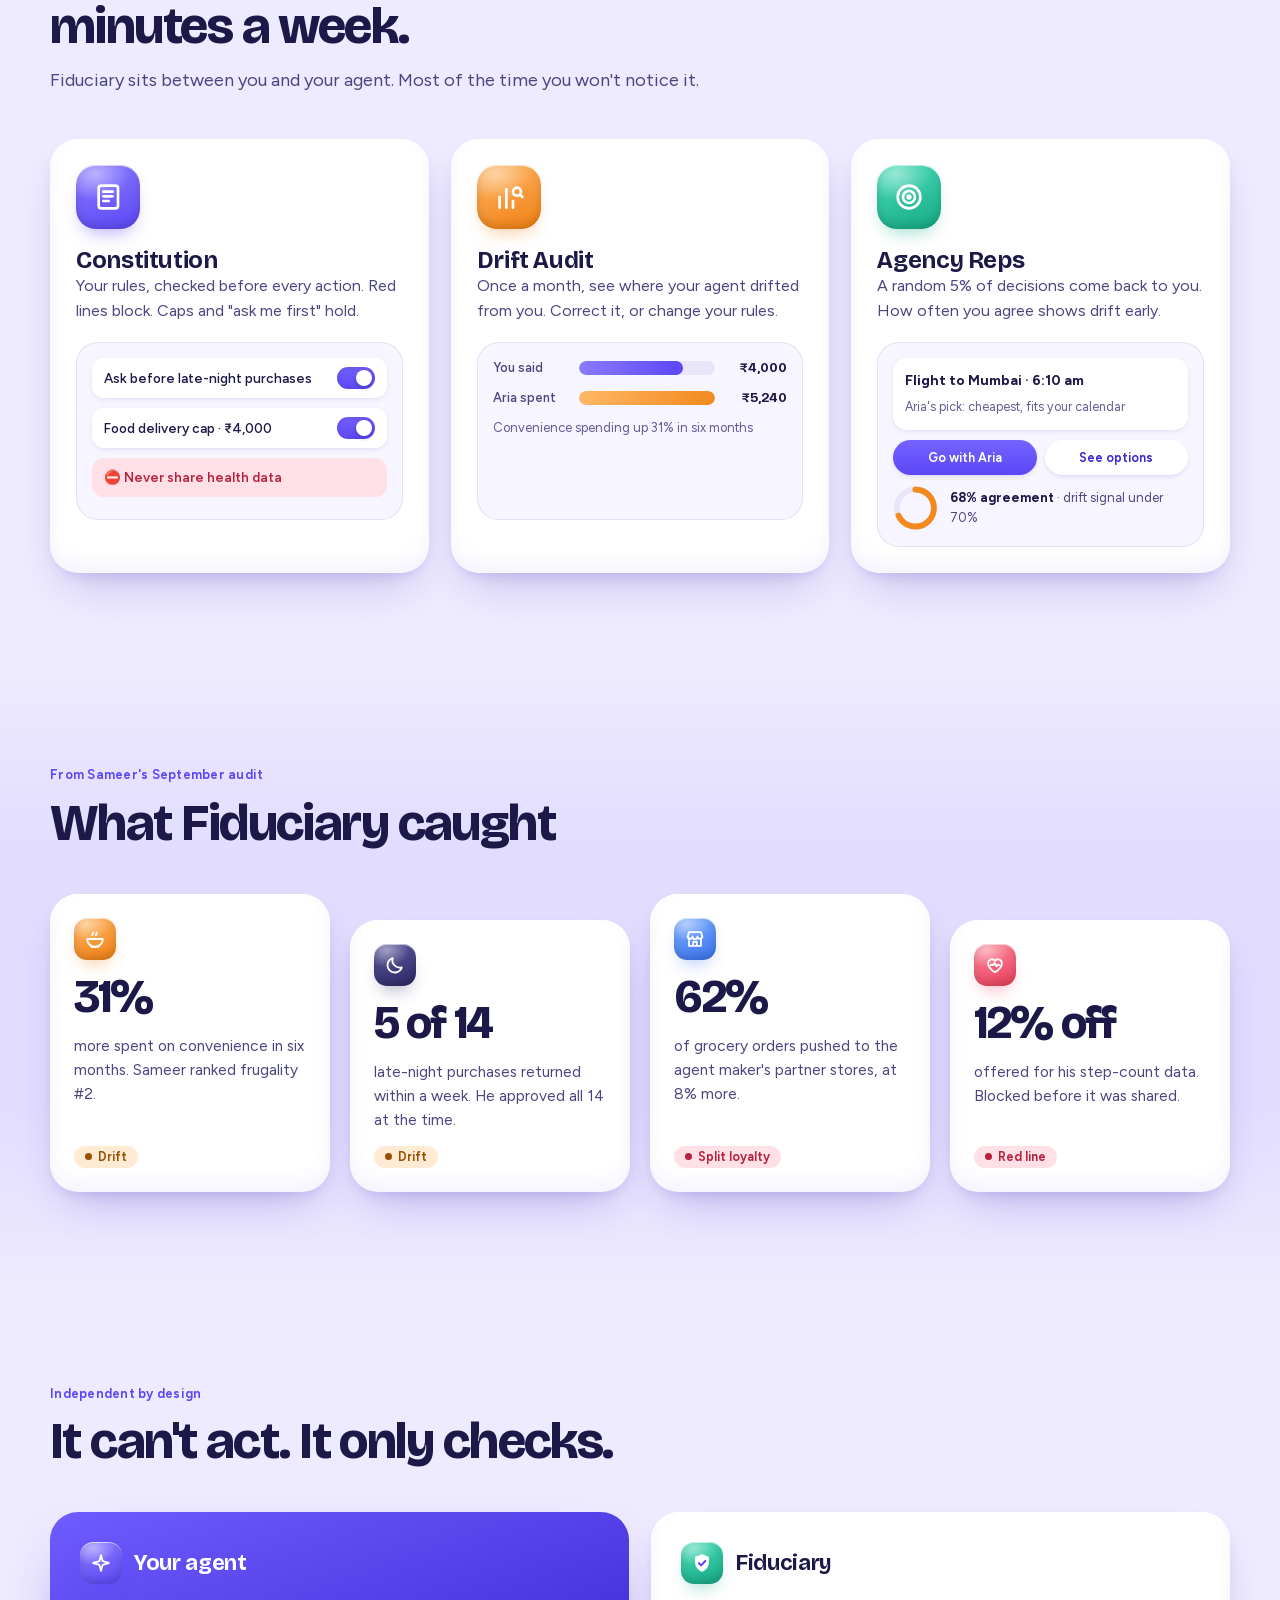
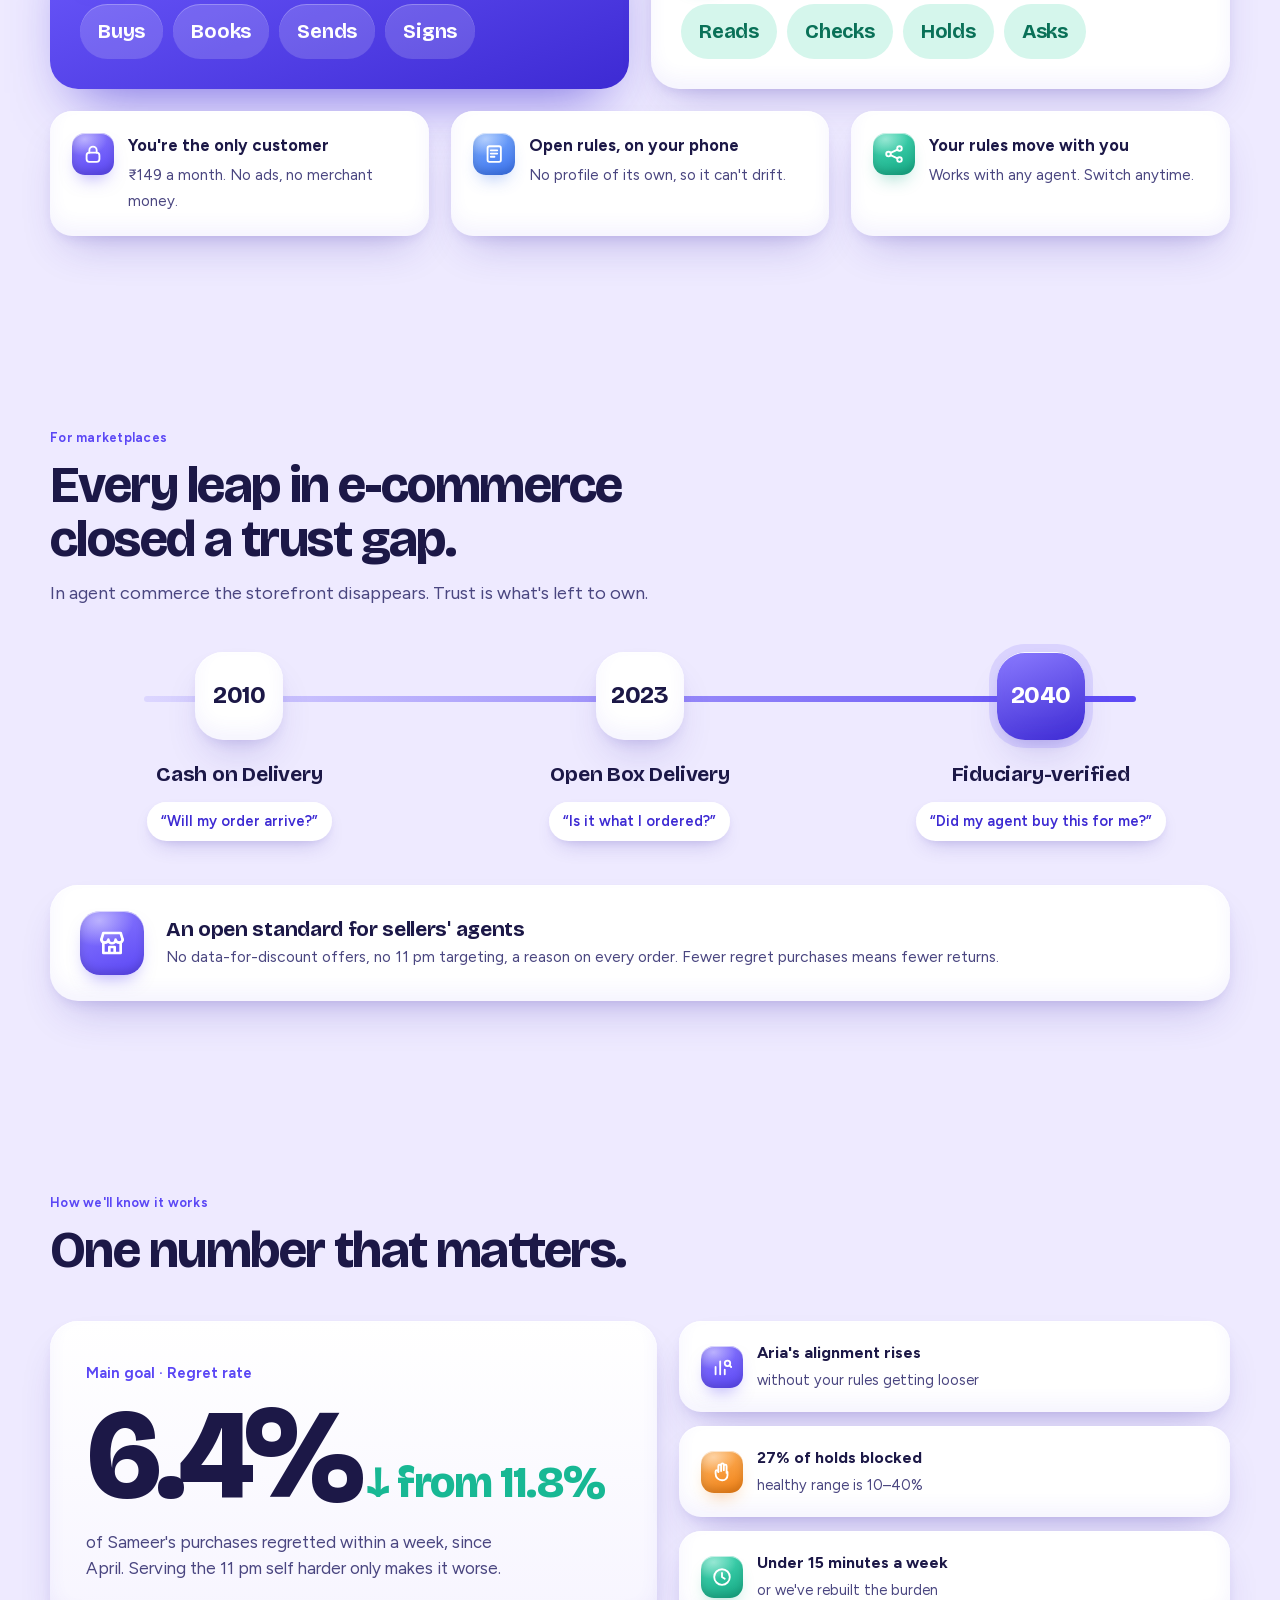
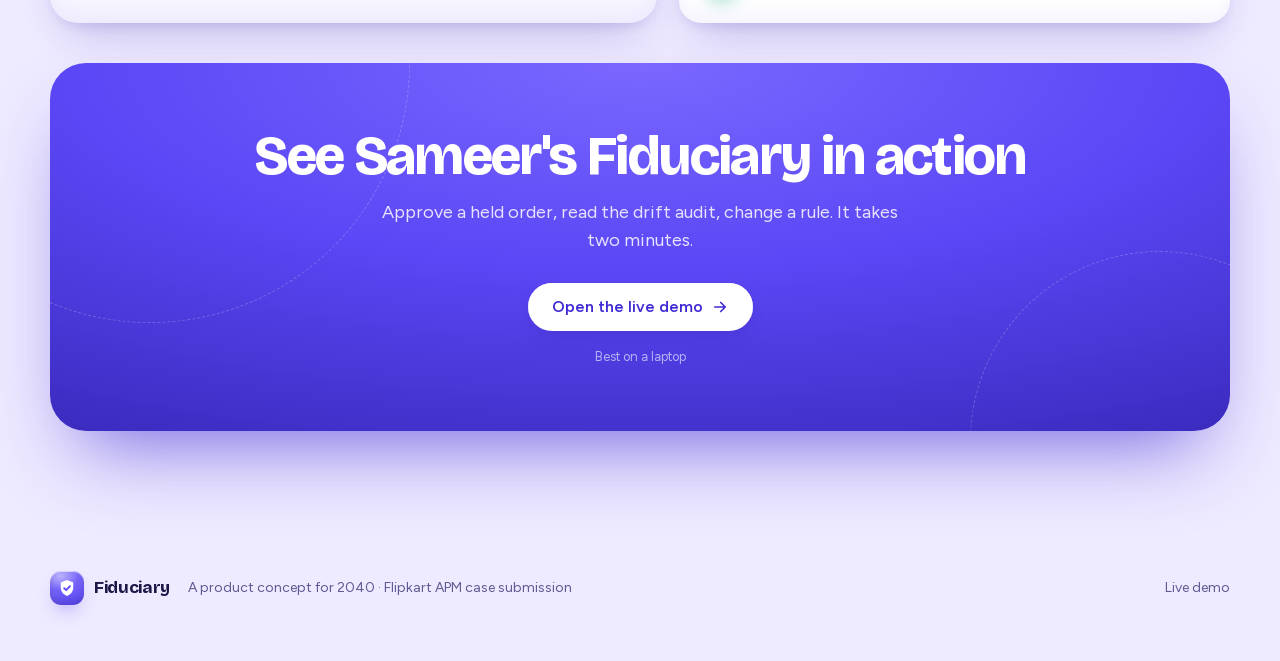
==== commit 90bd74d8: "Say APM, add cooling-off rules, call regret rate the main goal" ====
--- a/index.html
+++ b/index.html
@@ -243,7 +243,7 @@
     </div>
     <div class="star">
       <div class="star-main clay-tint reveal">
-        <div class="k">North star · Regret rate</div>
+        <div class="k">Main goal · Regret rate</div>
         <div class="v">6.4%<small> ↓ from 11.8%</small></div>
         <p>of Sameer's purchases regretted within a week, since April. Serving the 11 pm self harder only makes it worse.</p>
       </div>
@@ -267,7 +267,7 @@
 
 <footer class="wrap">
   <a class="brand" href="#top"><span class="tile tile-violet"><svg><use href="#i-logo"/></svg></span>Fiduciary</a>
-  <span class="grow">A product concept for 2040 · Flipkart APM ’29 case submission</span>
+  <span class="grow">A product concept for 2040 · Flipkart APM case submission</span>
   <a href="app/">Live demo</a>
 </footer>
 
